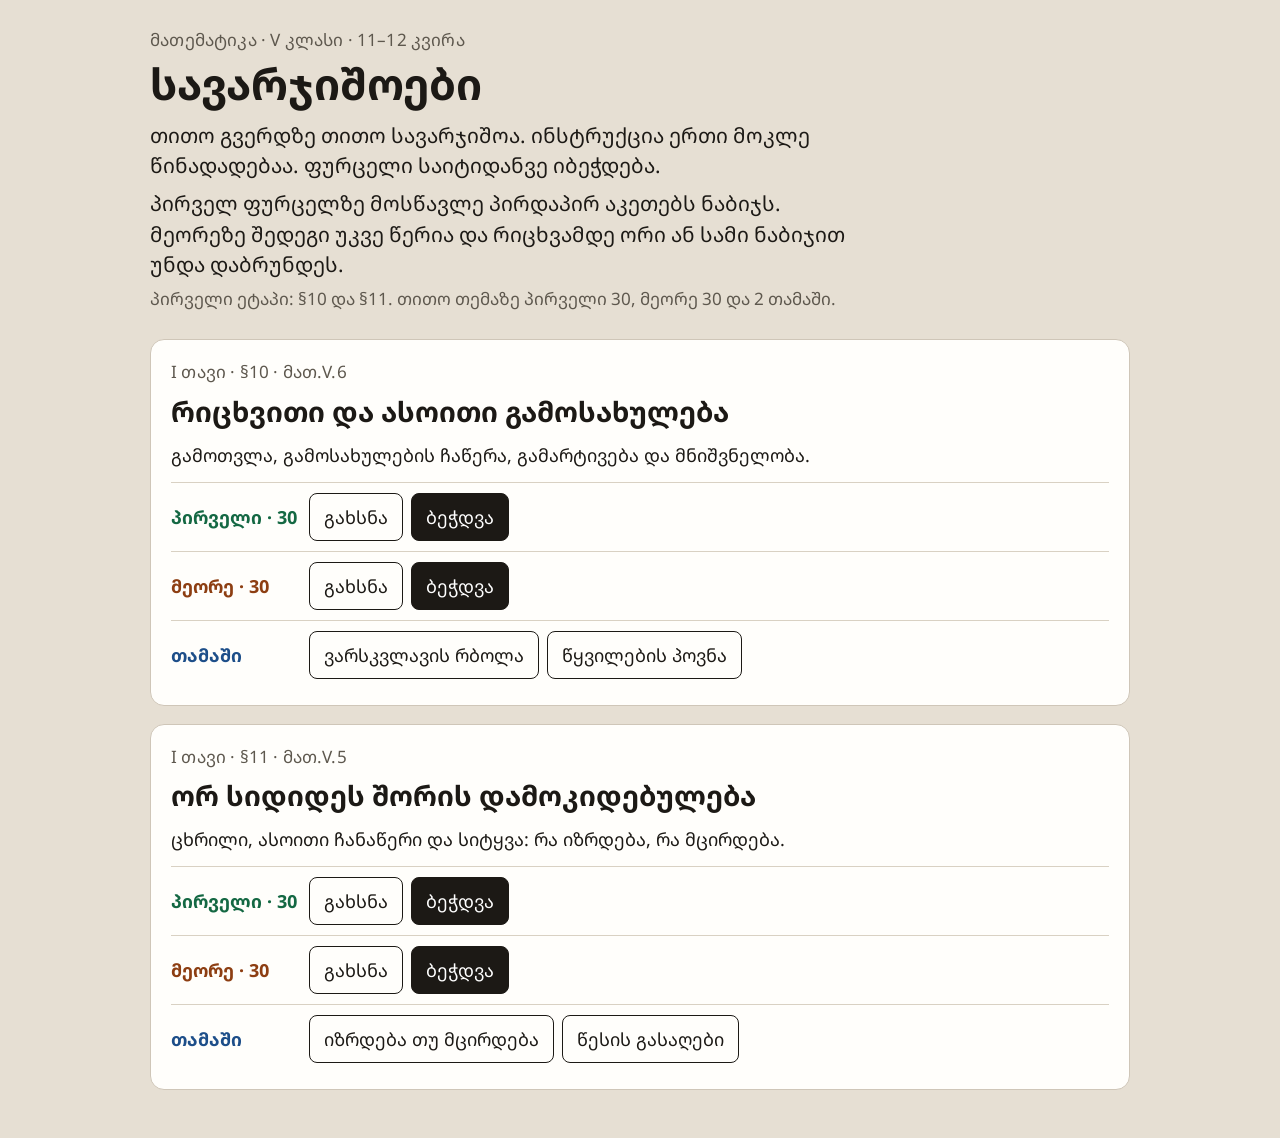
==== index.html @ 5e8561f5 "ნაკრებებს პირველი და მეორე ეწოდა და პასუხების გვერდი მოიხსნა." ====
<!DOCTYPE html>
<html lang="ka">
<head>
  <meta charset="utf-8">
  <meta name="viewport" content="width=device-width, initial-scale=1">
  <title>სავარჯიშოები · მათემატიკა, V კლასი</title>
  <meta name="description" content="მათემატიკა, V კლასი. §10 და §11. თითო გვერდზე თითო სავარჯიშო, პირველი და მეორე ნაკრები. იბეჭდება საიტიდან.">
  <link rel="preconnect" href="https://fonts.googleapis.com">
  <link rel="preconnect" href="https://fonts.gstatic.com" crossorigin>
  <link href="https://fonts.googleapis.com/css2?family=Noto+Sans+Georgian:wght@400;600;700&display=swap" rel="stylesheet">
  <link rel="stylesheet" href="styles.css">
</head>
<body>
  <main id="app"></main>
  <script src="data.js"></script>
  <script src="games.js"></script>
  <script src="app.js"></script>
</body>
</html>
---- styles.css ----
:root {
  --ink: #1c1915;
  --muted: #5e584e;
  --paper: #fffefb;
  --desk: #e6dfd3;
  --line: #d9d1c3;
  --easy: #146843;
  --hard: #8d3e12;
  --focus: #1d4e89;
}

* { box-sizing: border-box; }

html, body {
  margin: 0;
  padding: 0;
  background: var(--desk);
  color: var(--ink);
  font-family: "Noto Sans Georgian", "Sylfaen", sans-serif;
  font-size: 18px;
  line-height: 1.45;
}

button, select, a { font-family: inherit; }

button, select {
  font-size: 1rem;
  color: var(--ink);
  background: var(--paper);
  border: 1.5px solid var(--ink);
  border-radius: 8px;
  min-height: 48px;
  padding: 0 14px;
  cursor: pointer;
}

button:hover, select:hover { background: #f4efe6; }

button:disabled {
  opacity: 0.4;
  cursor: default;
}

button.solid {
  background: var(--ink);
  color: white;
}

button.solid:hover { background: #33302b; }

button:focus-visible, select:focus-visible, a:focus-visible {
  outline: 3px solid var(--focus);
  outline-offset: 2px;
}

a { color: var(--focus); }

.wrap {
  width: min(980px, calc(100% - 28px));
  margin: 0 auto;
  padding: 28px 0 48px;
}

.eyebrow {
  margin: 0 0 6px;
  color: var(--muted);
  font-size: 0.95rem;
  letter-spacing: 0.01em;
}

h1 {
  margin: 0 0 12px;
  font-size: 2.4rem;
  line-height: 1.15;
}

.lede {
  margin: 0 0 8px;
  max-width: 40rem;
  font-size: 1.15rem;
}

.hint {
  margin: 8px 0 0;
  color: var(--muted);
  font-size: 0.95rem;
}

.cards {
  display: grid;
  gap: 18px;
  margin-top: 28px;
}

.card {
  background: var(--paper);
  border: 1px solid #cfc6b8;
  border-radius: 14px;
  padding: 20px 20px 16px;
}

.card h2 {
  margin: 0;
  font-size: 1.55rem;
}

.card .std {
  margin: 4px 0 0;
  color: var(--muted);
}

.card .about {
  margin: 10px 0 14px;
}

.row {
  display: flex;
  flex-wrap: wrap;
  gap: 8px;
  align-items: center;
  padding: 10px 0;
  border-top: 1px solid var(--line);
}

.tag {
  font-weight: 700;
  min-width: 7.2rem;
}

.tag.easy { color: var(--easy); }
.tag.hard { color: var(--hard); }

.bar {
  position: sticky;
  top: 0;
  z-index: 3;
  background: rgba(230, 223, 211, 0.96);
  border-bottom: 1px solid #d3cbbd;
  padding: 10px 14px;
}

.bar-inner {
  width: min(190mm, 100%);
  margin: 0 auto;
  display: flex;
  flex-wrap: wrap;
  gap: 8px;
  align-items: center;
}

.bar .grow { flex: 1; }

.where {
  font-weight: 700;
}

.pile {
  padding: 8px 0 32px;
}

.sheet {
  width: min(190mm, calc(100% - 20px));
  margin: 14px auto;
  background: var(--paper);
  color: black;
  padding: 14mm 14mm 16mm;
  border: 1px solid #cfc6b8;
  box-shadow: 0 10px 28px rgba(40, 32, 20, 0.08);
}

@media screen {
  .sheet { min-height: 250mm; }
}

.head {
  display: flex;
  justify-content: space-between;
  gap: 12px;
  align-items: flex-end;
  border-bottom: 2px solid #111;
  padding-bottom: 3mm;
}

.head > div:first-child { min-width: 0; }

.brand {
  margin: 0;
  font-size: 15px;
  font-weight: 700;
}

.para {
  margin: 2px 0 0;
  font-size: 16px;
}

.num {
  margin: 0;
  text-align: right;
  font-size: 16px;
  font-weight: 700;
}

.num b {
  display: block;
  font-size: 28px;
  line-height: 1;
}

.meta {
  display: flex;
  flex-wrap: wrap;
  gap: 3mm 8mm;
  margin: 4mm 0 0;
  font-size: 16px;
}

.meta span {
  border-bottom: 1px solid #111;
  min-width: 34mm;
  display: inline-block;
}

.say {
  margin: 8mm 0 0;
  border: 2px solid #111;
  border-left-width: 8px;
  padding: 3.5mm 5mm;
  font-size: 22px;
  font-weight: 700;
}

.say.easy { border-left-color: var(--easy); }
.say.hard { border-left-color: var(--hard); }

.task {
  margin: 8mm 0 0;
  font-size: 26px;
  line-height: 1.4;
  white-space: pre-line;
}

.task.center {
  text-align: center;
  font-size: clamp(28px, 8vw, 40px);
  font-weight: 700;
  line-height: 1.25;
  margin-top: 12mm;
  margin-bottom: 4mm;
}

.grid {
  width: 100%;
  border-collapse: collapse;
  margin-top: 8mm;
}

.grid th, .grid td {
  border: 1.5px solid #111;
  text-align: center;
  font-size: 22px;
  padding: 2.5mm 2mm;
  font-weight: 600;
}

.grid td.gap {
  height: 16mm;
  background: white;
}

.scratch { margin-top: 6mm; }

.rule {
  height: 12mm;
  border-bottom: 1px solid #b9b2a6;
}

.answer {
  margin: 6mm 0 0;
  font-size: 22px;
  font-weight: 700;
  display: flex;
  align-items: flex-end;
  gap: 4mm;
}

.answer i {
  flex: 1;
  border-bottom: 1.5px solid #111;
  height: 12mm;
  font-style: normal;
}

.key {
  width: min(190mm, calc(100% - 24px));
  margin: 16px auto 40px;
  background: var(--paper);
  padding: 12mm 12mm 14mm;
  border: 1px solid #cfc6b8;
}

.key h1 { font-size: 1.7rem; }

.key table {
  width: 100%;
  border-collapse: collapse;
  margin-top: 6mm;
}

.key th, .key td {
  border-bottom: 1px solid #ddd4c6;
  text-align: left;
  vertical-align: top;
  padding: 3mm 2mm;
  font-size: 16px;
}

.key th { font-size: 14px; color: var(--muted); }

.key .n { width: 2rem; font-weight: 700; }

.key .ans { font-weight: 700; }

.note {
  display: block;
  margin-top: 2px;
  font-weight: 400;
  color: var(--muted);
}

.missing {
  padding: 48px 0;
}

.tag.play { color: var(--focus); }

.stage {
  width: min(760px, calc(100% - 24px));
  margin: 18px auto 48px;
  background: var(--paper);
  border: 1px solid #cfc6b8;
  border-radius: 16px;
  padding: 22px 20px 28px;
}

.say-line {
  margin: 0;
  font-weight: 700;
}

.hud {
  display: flex;
  justify-content: space-between;
  gap: 12px;
  margin-top: 10px;
  color: var(--muted);
  font-weight: 700;
}

.hearts {
  color: var(--hard);
  letter-spacing: 2px;
}

.prompt {
  margin: 18px 0;
  font-size: 1.45rem;
  font-weight: 700;
  line-height: 1.35;
  white-space: pre-line;
}

.prompt.center {
  text-align: center;
  font-size: clamp(32px, 6vw, 48px);
}

.choices {
  display: grid;
  gap: 10px;
}

.choices.two { grid-template-columns: 1fr 1fr; }

.choice {
  min-height: 68px;
  font-size: 1.3rem;
  font-weight: 700;
}

.choice.good {
  background: #d9f3e4;
  border-color: var(--easy);
}

.choice.bad {
  background: #fde4d8;
  border-color: var(--hard);
}

.feedback {
  min-height: 1.6em;
  margin: 14px 0 0;
  text-align: center;
  font-weight: 700;
}

.cards-grid {
  display: grid;
  grid-template-columns: repeat(auto-fit, minmax(140px, 1fr));
  gap: 10px;
  margin-top: 16px;
}

.mem {
  min-height: 96px;
  font-size: 1.15rem;
  font-weight: 700;
  line-height: 1.25;
}

.mem.back {
  background: var(--focus);
  color: white;
  font-size: 1.8rem;
}

.mem.done {
  background: #d9f3e4;
  border-color: var(--easy);
}

.end-title {
  margin-top: 18px;
  font-size: 2rem;
}

.score-line, .stars {
  font-size: 1.3rem;
  font-weight: 700;
}

.stars { color: #a36b12; letter-spacing: 3px; }

@media (max-width: 720px) {
  h1 { font-size: 2rem; }
  .task.center { font-size: 32px; }
  .bar-inner button, .bar-inner select { flex: 1 1 auto; }
}

@page {
  size: A4;
  margin: 12mm;
}

@media print {
  html, body { background: white; }
  .noprint { display: none !important; }
  .sheet {
    width: auto;
    min-height: 0;
    margin: 0;
    padding: 0;
    border: 0;
    box-shadow: none;
    break-after: page;
    page-break-after: always;
  }
  .sheet:last-child {
    break-after: auto;
    page-break-after: auto;
  }
  .say, .say.easy, .say.hard { border-color: #000; }
  .key {
    width: auto;
    margin: 0;
    border: 0;
    padding: 0;
  }
  .note { color: #333; }
  a { color: black; text-decoration: none; }
}
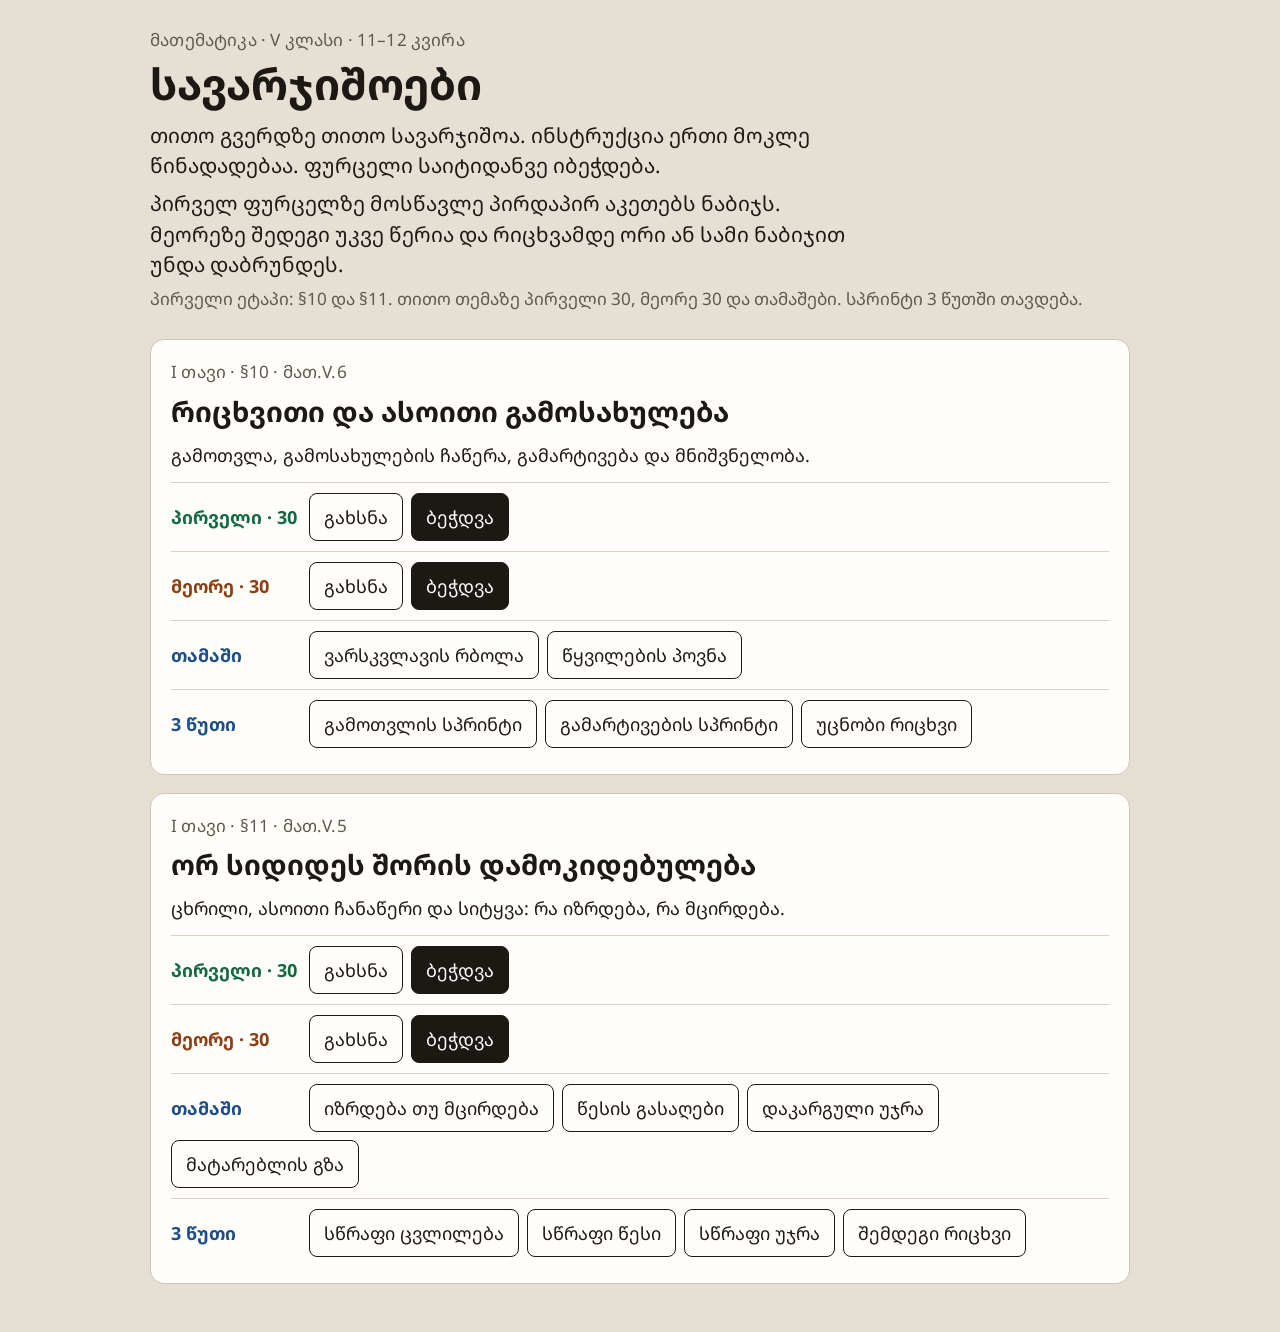
==== commit 19ee1024: "სამწუთიანი სპრინტები დაემატა §10 და §11 თამაშებს." ====
--- a/index.html
+++ b/index.html
@@ -13,7 +13,7 @@
 <body>
   <main id="app"></main>
   <script src="data.js"></script>
-  <script src="games.js"></script>
-  <script src="app.js"></script>
+  <script src="games.js?v=3"></script>
+  <script src="app.js?v=3"></script>
 </body>
 </html>
--- a/styles.css
+++ b/styles.css
@@ -362,6 +362,13 @@
   letter-spacing: 2px;
 }
 
+.clock {
+  color: var(--focus);
+  font-variant-numeric: tabular-nums;
+}
+
+.clock.low { color: var(--hard); }
+
 .prompt {
   margin: 18px 0;
   font-size: 1.45rem;
@@ -381,6 +388,35 @@
 }
 
 .choices.two { grid-template-columns: 1fr 1fr; }
+
+.choices.three { grid-template-columns: 1fr 1fr 1fr; }
+
+.track {
+  display: flex;
+  flex-wrap: wrap;
+  gap: 6px;
+  margin-top: 12px;
+}
+
+.track i {
+  width: 14px;
+  height: 14px;
+  border-radius: 50%;
+  border: 2px solid var(--focus);
+  display: block;
+}
+
+.track i.done {
+  background: var(--easy);
+  border-color: var(--easy);
+}
+
+.track i.now { background: var(--focus); }
+
+.track i.miss {
+  background: var(--hard);
+  border-color: var(--hard);
+}
 
 .choice {
   min-height: 68px;
@@ -446,6 +482,7 @@
   h1 { font-size: 2rem; }
   .task.center { font-size: 32px; }
   .bar-inner button, .bar-inner select { flex: 1 1 auto; }
+  .choices.three { grid-template-columns: 1fr; }
 }
 
 @page {
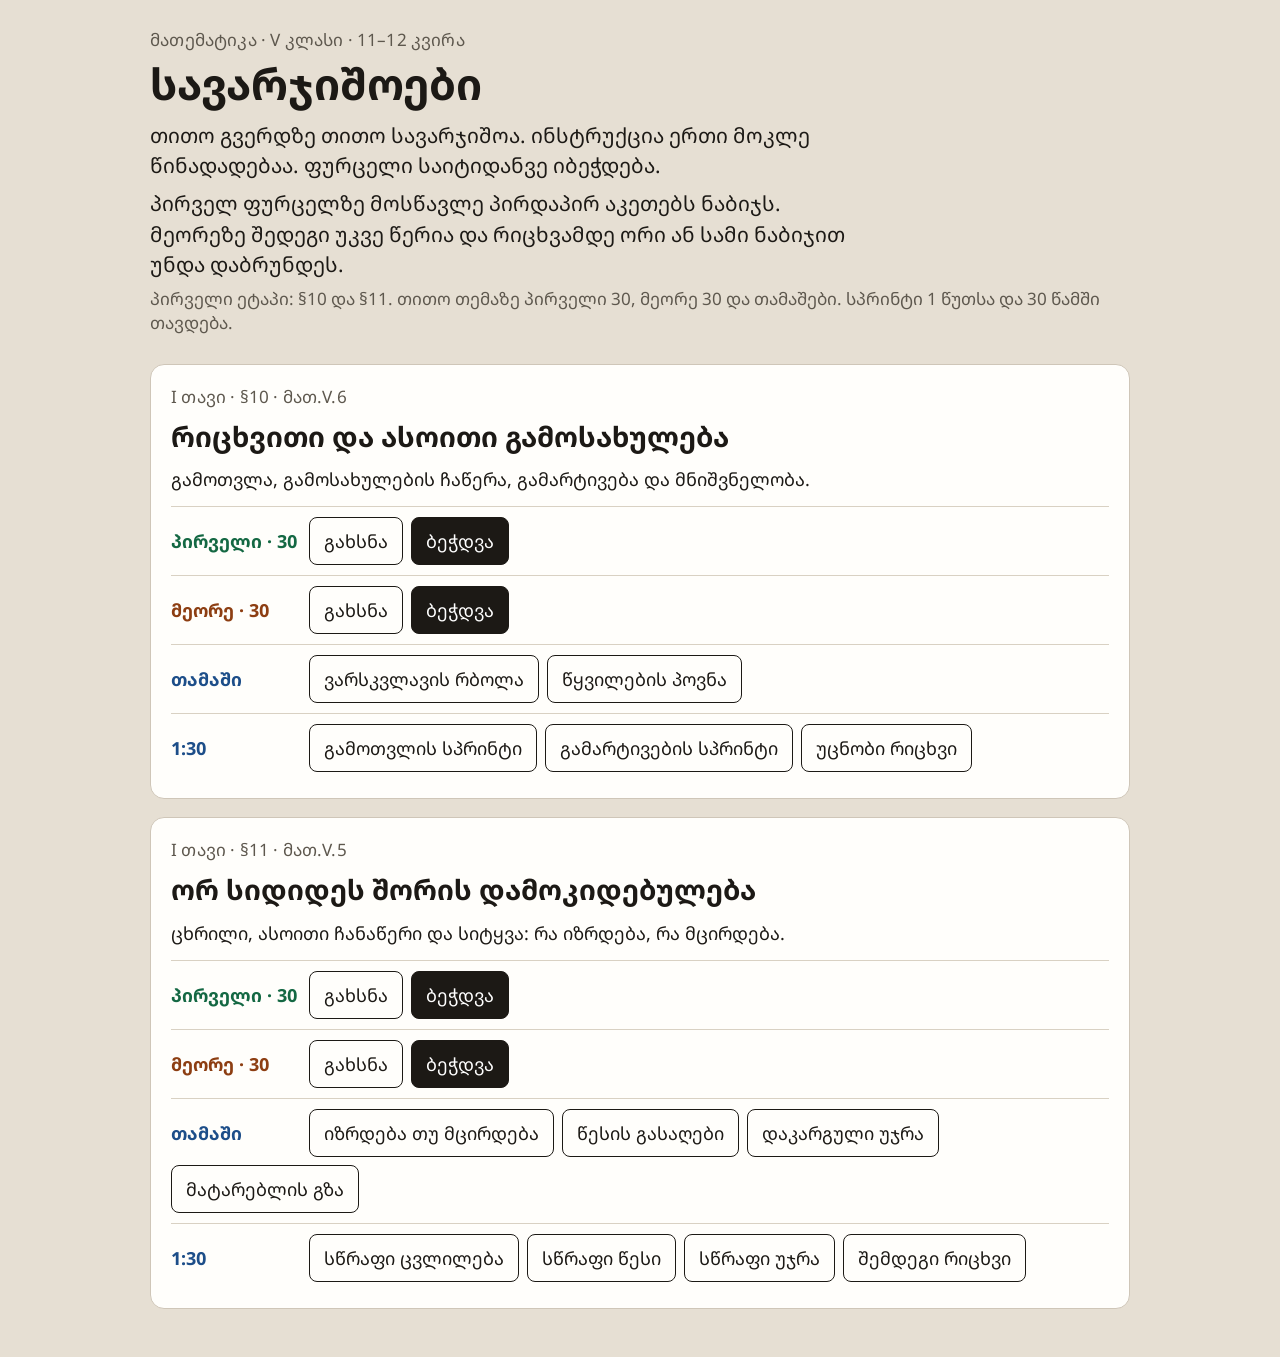
==== commit 504fe722: "სპრინტი წუთ-ნახევარზე შემცირდა და კითხვები ორ-სამ ნაბიჯიანი გახდა." ====
--- a/index.html
+++ b/index.html
@@ -13,7 +13,7 @@
 <body>
   <main id="app"></main>
   <script src="data.js"></script>
-  <script src="games.js?v=3"></script>
-  <script src="app.js?v=3"></script>
+  <script src="games.js?v=4"></script>
+  <script src="app.js?v=4"></script>
 </body>
 </html>
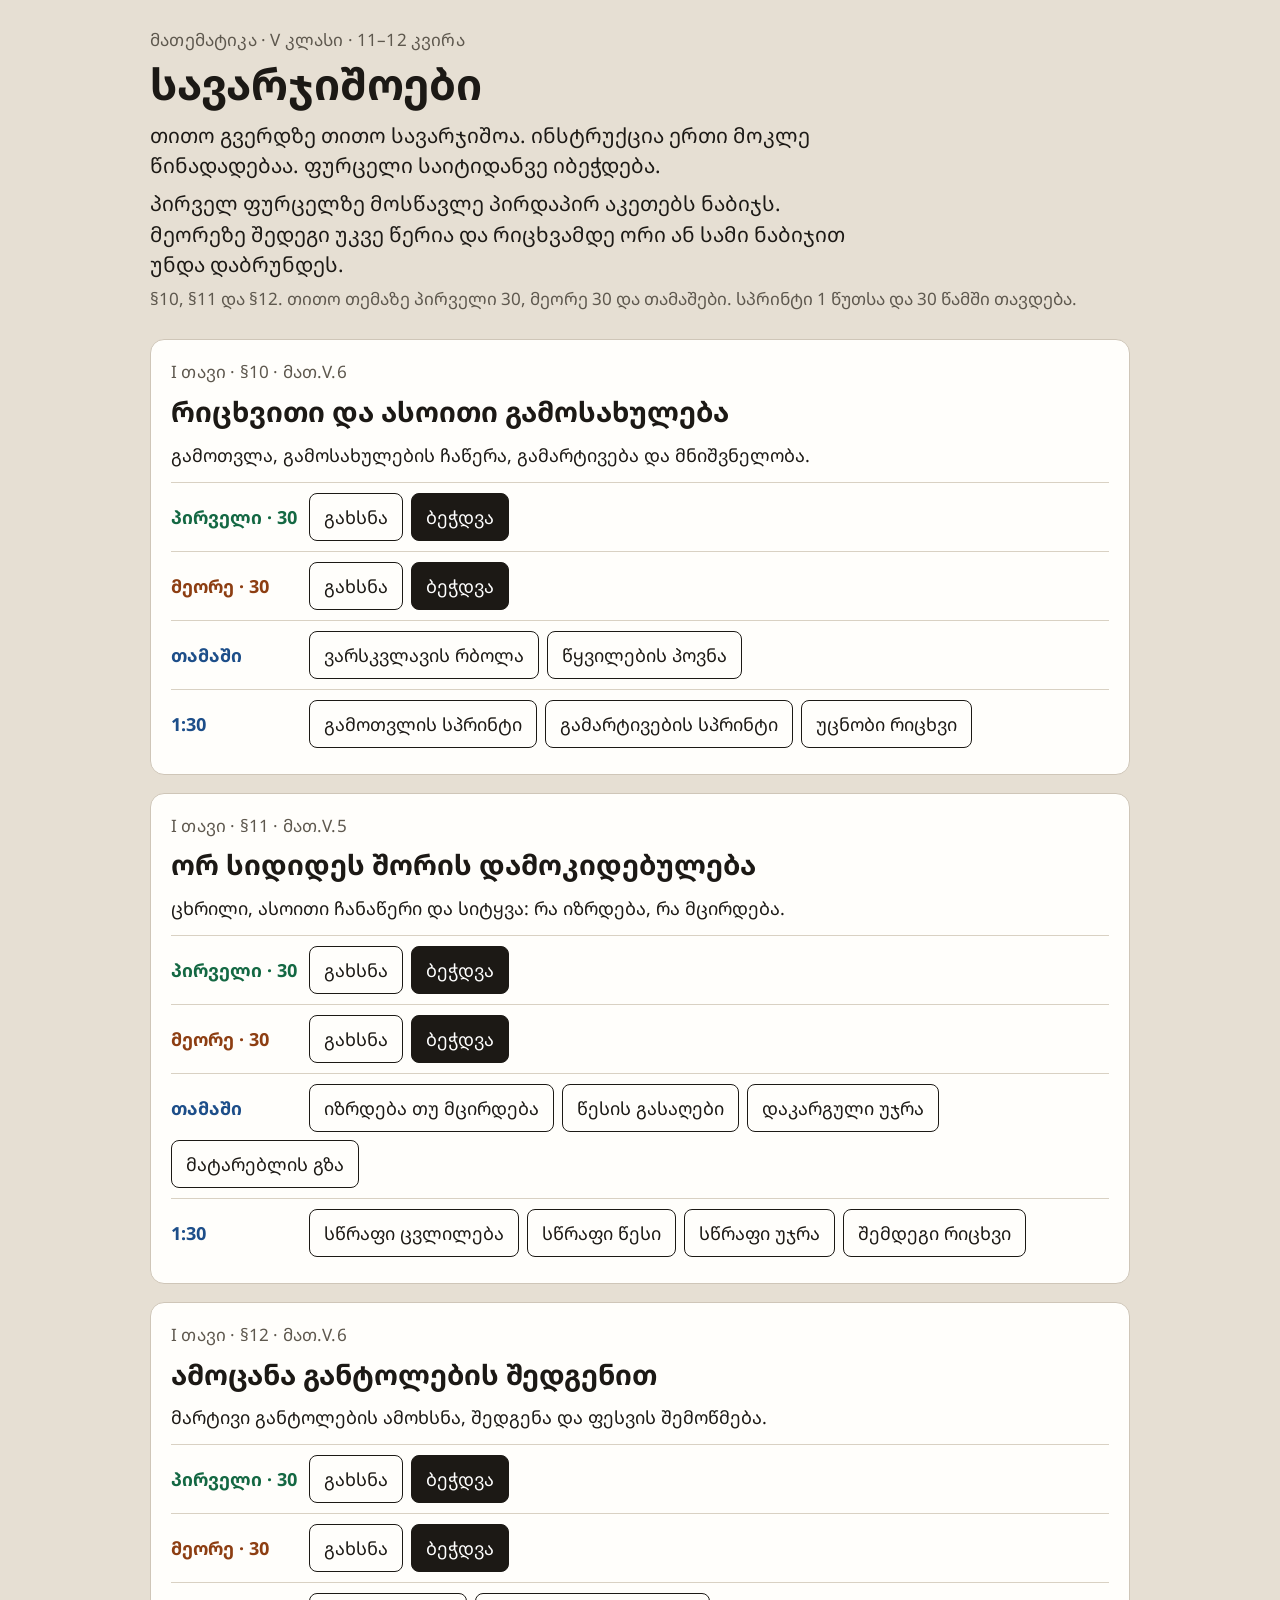
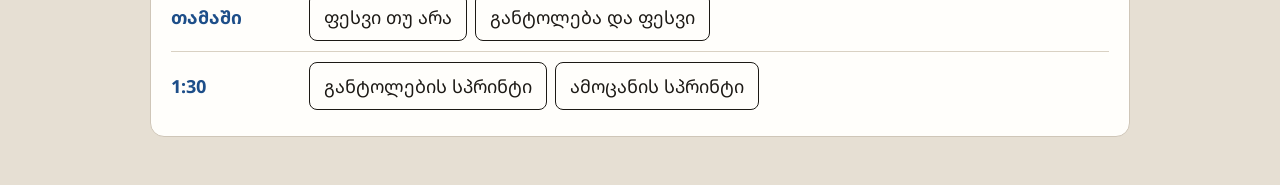
==== commit b6f36382: "§12 დაემატა: განტოლების პირველი და მეორე ნაკრები და თამაშები." ====
--- a/index.html
+++ b/index.html
@@ -4,7 +4,7 @@
   <meta charset="utf-8">
   <meta name="viewport" content="width=device-width, initial-scale=1">
   <title>სავარჯიშოები · მათემატიკა, V კლასი</title>
-  <meta name="description" content="მათემატიკა, V კლასი. §10 და §11. თითო გვერდზე თითო სავარჯიშო, პირველი და მეორე ნაკრები. იბეჭდება საიტიდან.">
+  <meta name="description" content="მათემატიკა, V კლასი. §10, §11 და §12. თითო გვერდზე თითო სავარჯიშო, პირველი და მეორე ნაკრები. იბეჭდება საიტიდან.">
   <link rel="preconnect" href="https://fonts.googleapis.com">
   <link rel="preconnect" href="https://fonts.gstatic.com" crossorigin>
   <link href="https://fonts.googleapis.com/css2?family=Noto+Sans+Georgian:wght@400;600;700&display=swap" rel="stylesheet">
@@ -13,7 +13,7 @@
 <body>
   <main id="app"></main>
   <script src="data.js"></script>
-  <script src="games.js?v=4"></script>
-  <script src="app.js?v=4"></script>
+  <script src="games.js?v=5"></script>
+  <script src="app.js?v=5"></script>
 </body>
 </html>
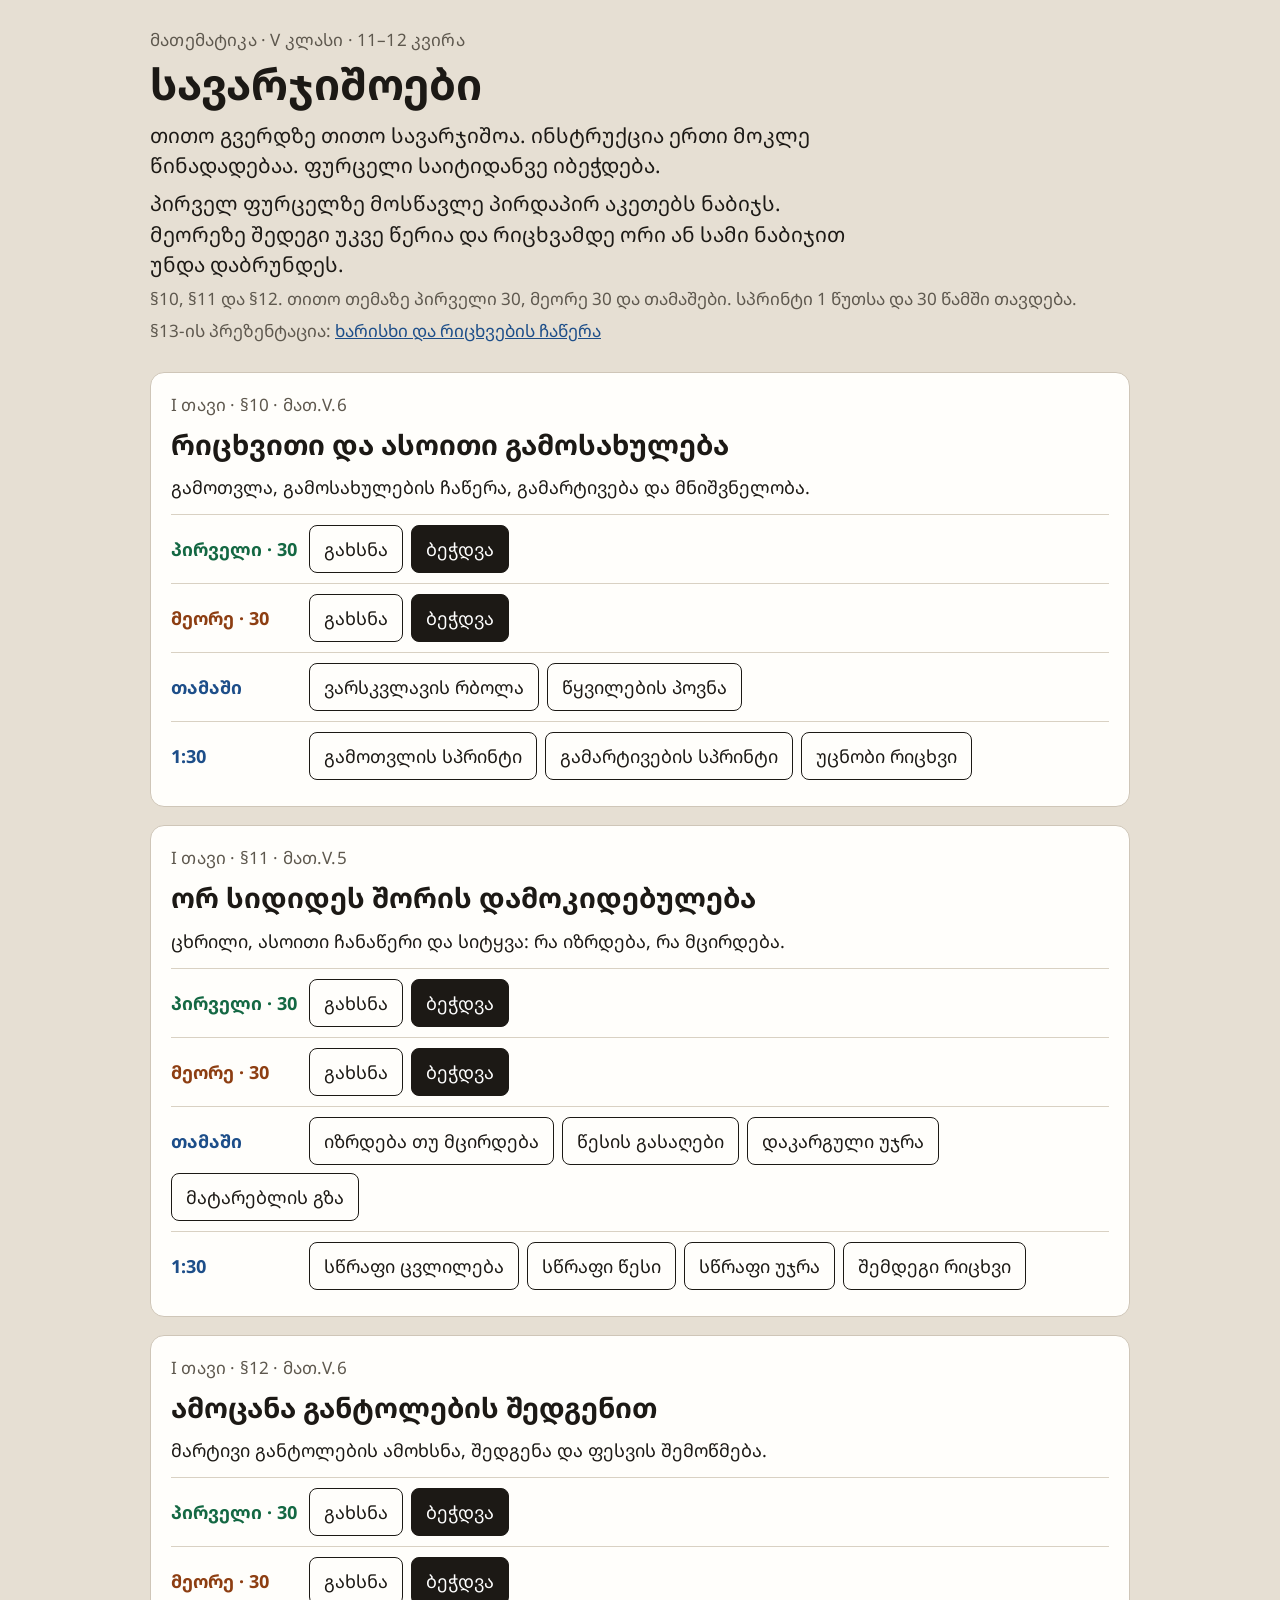
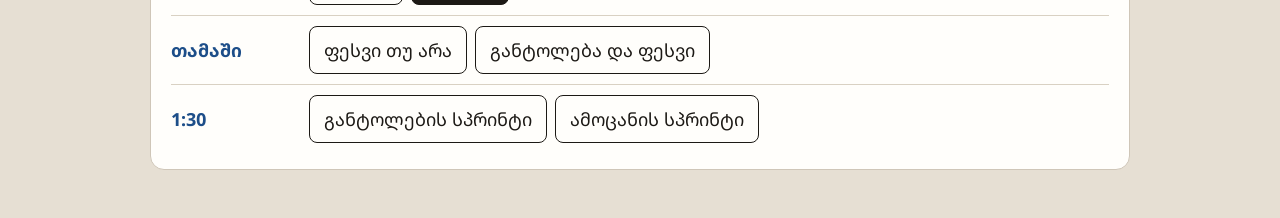
==== commit 3b68421d: "§13-ის პრეზენტაცია დაემატა: ხარისხი და რიცხვების ჩაწერა." ====
--- a/index.html
+++ b/index.html
@@ -14,6 +14,6 @@
   <main id="app"></main>
   <script src="data.js"></script>
   <script src="games.js?v=5"></script>
-  <script src="app.js?v=5"></script>
+  <script src="app.js?v=6"></script>
 </body>
 </html>
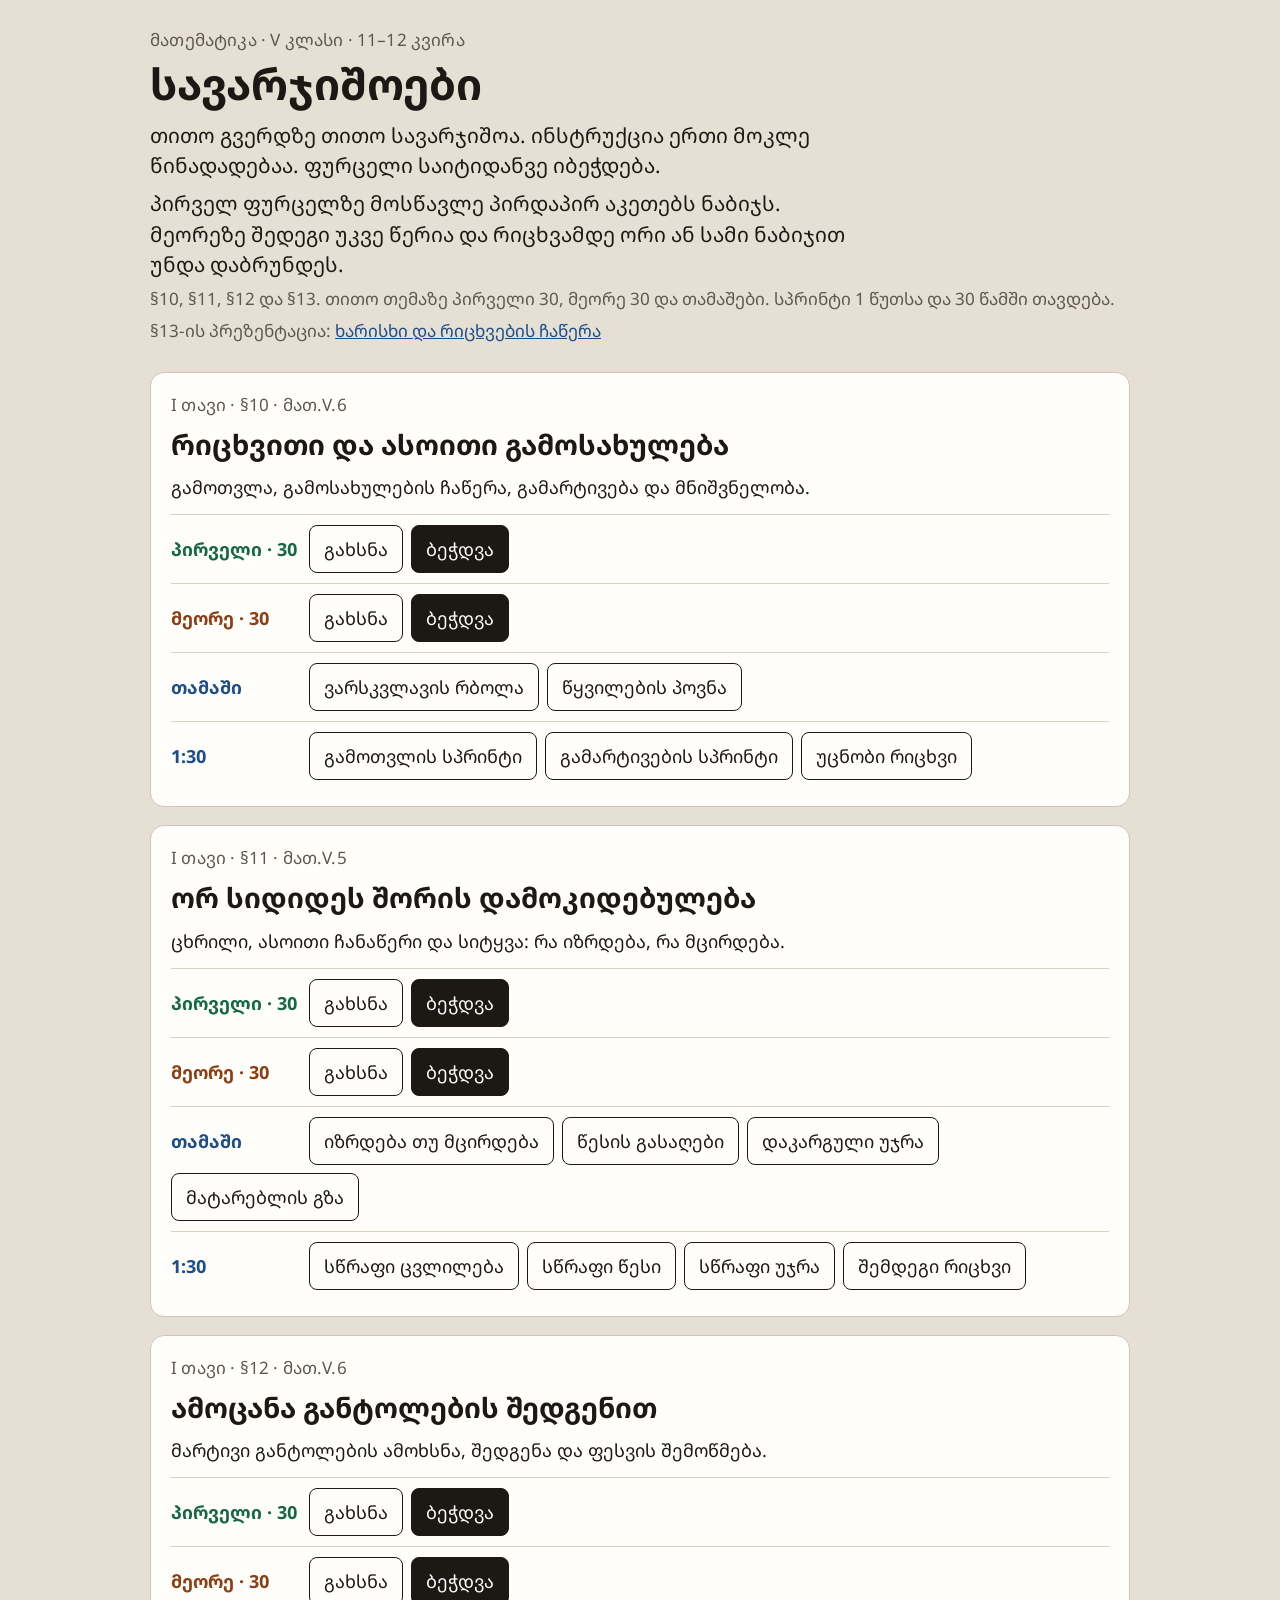
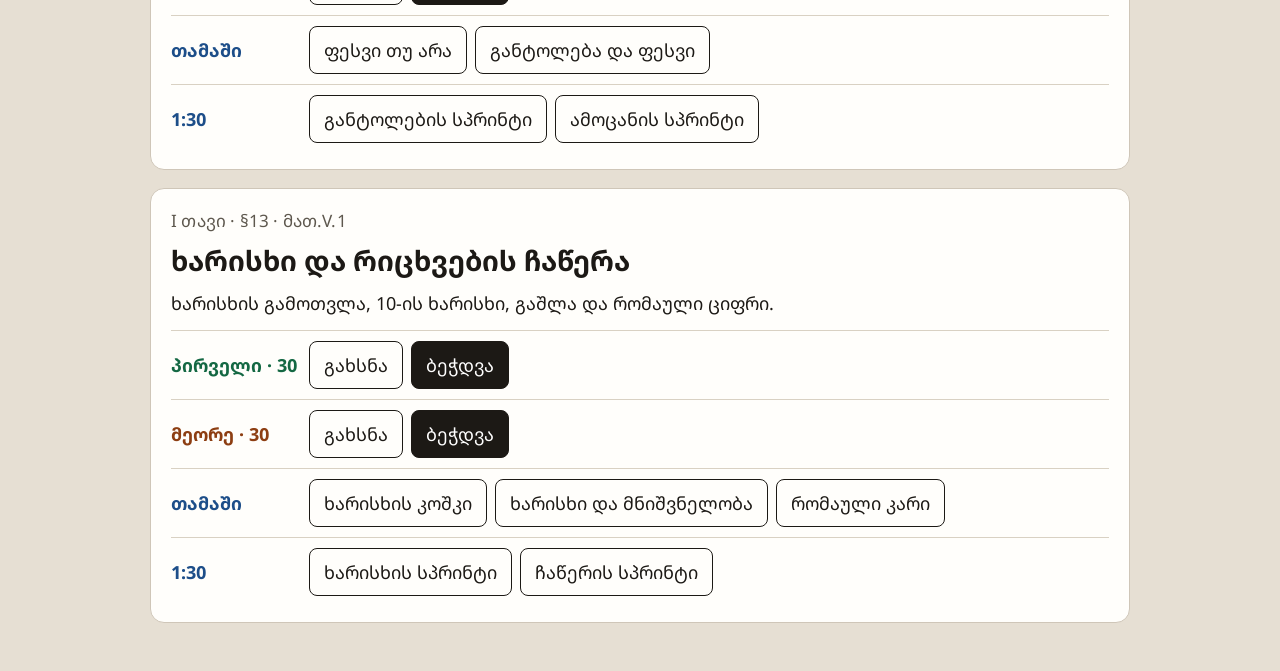
==== commit 8a01f92f: "§13 დაემატა: ხარისხის პირველი და მეორე ნაკრები და თამაშები." ====
--- a/index.html
+++ b/index.html
@@ -4,7 +4,7 @@
   <meta charset="utf-8">
   <meta name="viewport" content="width=device-width, initial-scale=1">
   <title>სავარჯიშოები · მათემატიკა, V კლასი</title>
-  <meta name="description" content="მათემატიკა, V კლასი. §10, §11 და §12. თითო გვერდზე თითო სავარჯიშო, პირველი და მეორე ნაკრები. იბეჭდება საიტიდან.">
+  <meta name="description" content="მათემატიკა, V კლასი. §10, §11, §12 და §13. თითო გვერდზე თითო სავარჯიშო, პირველი და მეორე ნაკრები. იბეჭდება საიტიდან.">
   <link rel="preconnect" href="https://fonts.googleapis.com">
   <link rel="preconnect" href="https://fonts.gstatic.com" crossorigin>
   <link href="https://fonts.googleapis.com/css2?family=Noto+Sans+Georgian:wght@400;600;700&display=swap" rel="stylesheet">
@@ -13,7 +13,7 @@
 <body>
   <main id="app"></main>
   <script src="data.js"></script>
-  <script src="games.js?v=5"></script>
-  <script src="app.js?v=6"></script>
+  <script src="games.js?v=6"></script>
+  <script src="app.js?v=7"></script>
 </body>
 </html>
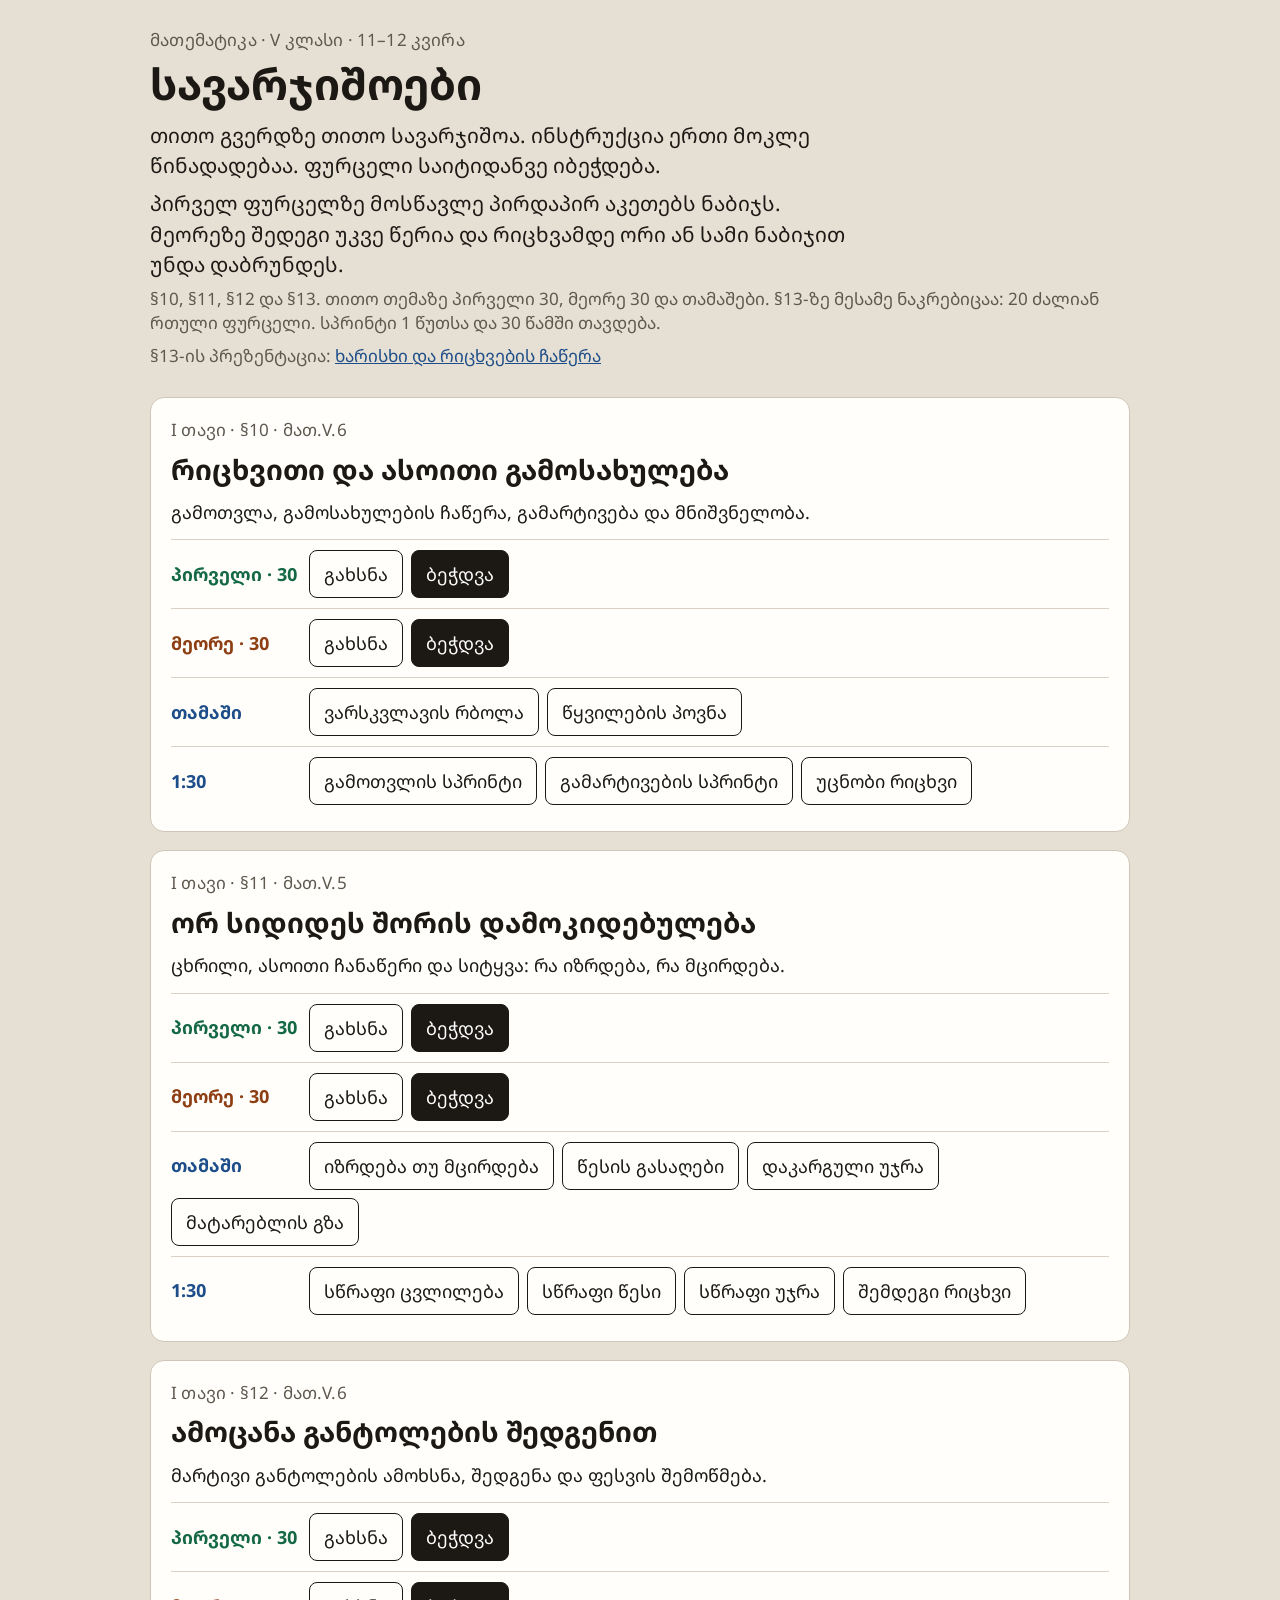
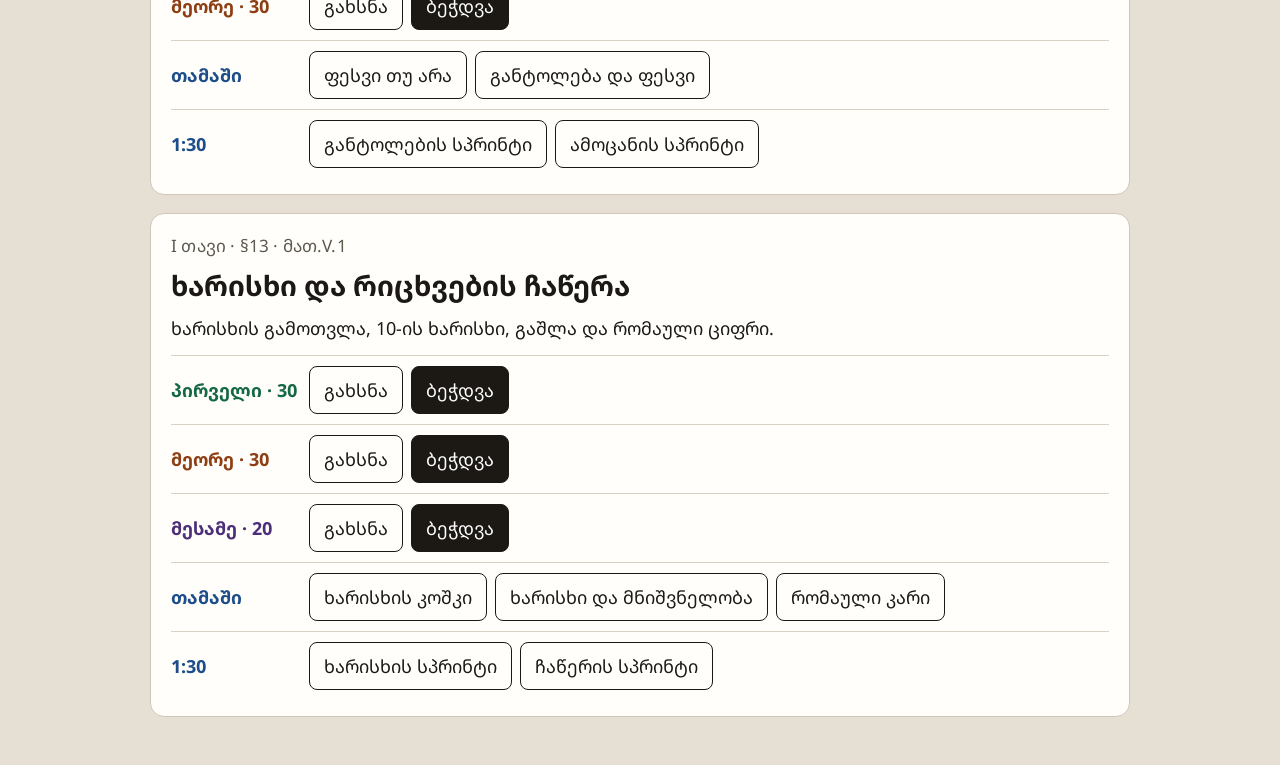
==== commit 5a675af7: "§13-ს მესამე ნაკრები დაემატა: 20 ძალიან რთული ფურცელი." ====
--- a/index.html
+++ b/index.html
@@ -12,8 +12,8 @@
 </head>
 <body>
   <main id="app"></main>
-  <script src="data.js"></script>
+  <script src="data.js?v=2"></script>
   <script src="games.js?v=6"></script>
-  <script src="app.js?v=7"></script>
+  <script src="app.js?v=8"></script>
 </body>
 </html>
--- a/styles.css
+++ b/styles.css
@@ -6,6 +6,7 @@
   --line: #d9d1c3;
   --easy: #146843;
   --hard: #8d3e12;
+  --third: #4c2f78;
   --focus: #1d4e89;
 }
 
@@ -129,6 +130,7 @@
 
 .tag.easy { color: var(--easy); }
 .tag.hard { color: var(--hard); }
+.tag.third { color: var(--third); }
 
 .bar {
   position: sticky;
@@ -232,6 +234,7 @@
 
 .say.easy { border-left-color: var(--easy); }
 .say.hard { border-left-color: var(--hard); }
+.say.third { border-left-color: var(--third); }
 
 .task {
   margin: 8mm 0 0;
@@ -507,7 +510,7 @@
     break-after: auto;
     page-break-after: auto;
   }
-  .say, .say.easy, .say.hard { border-color: #000; }
+  .say, .say.easy, .say.hard, .say.third { border-color: #000; }
   .key {
     width: auto;
     margin: 0;
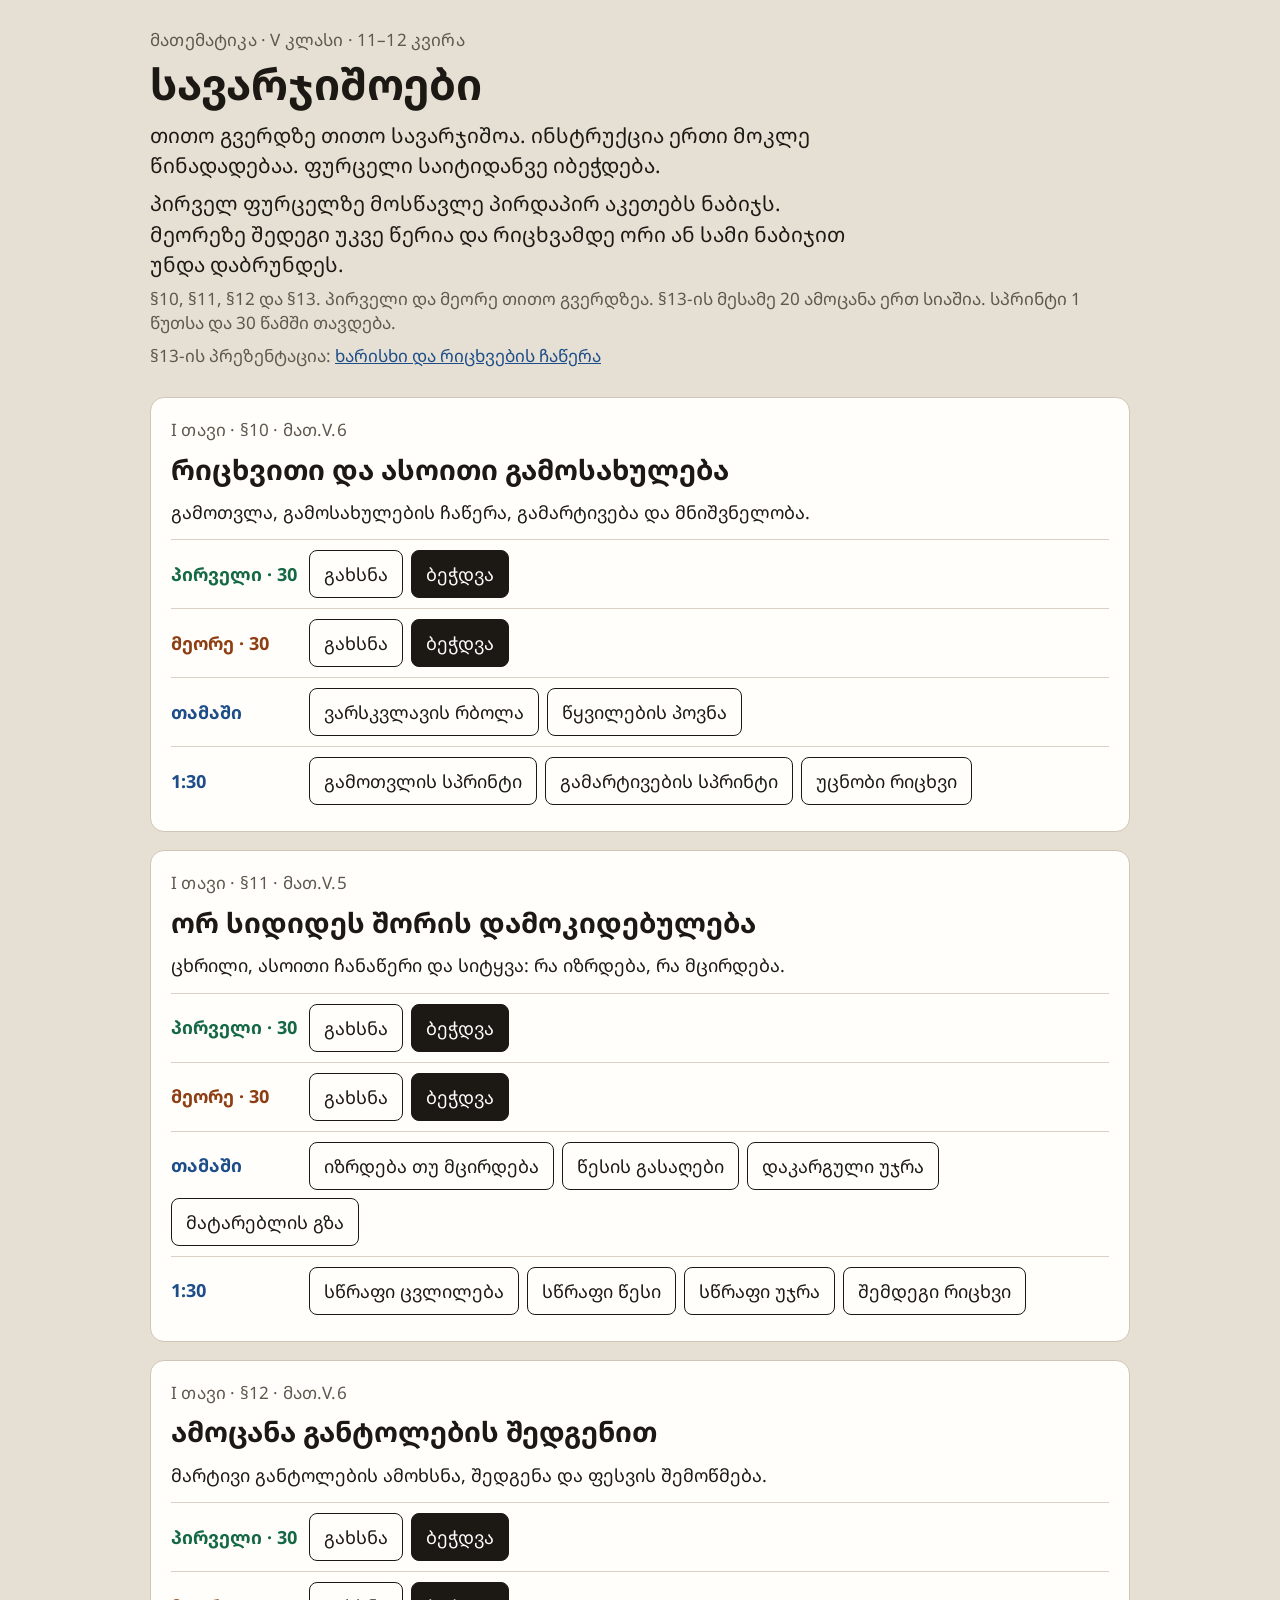
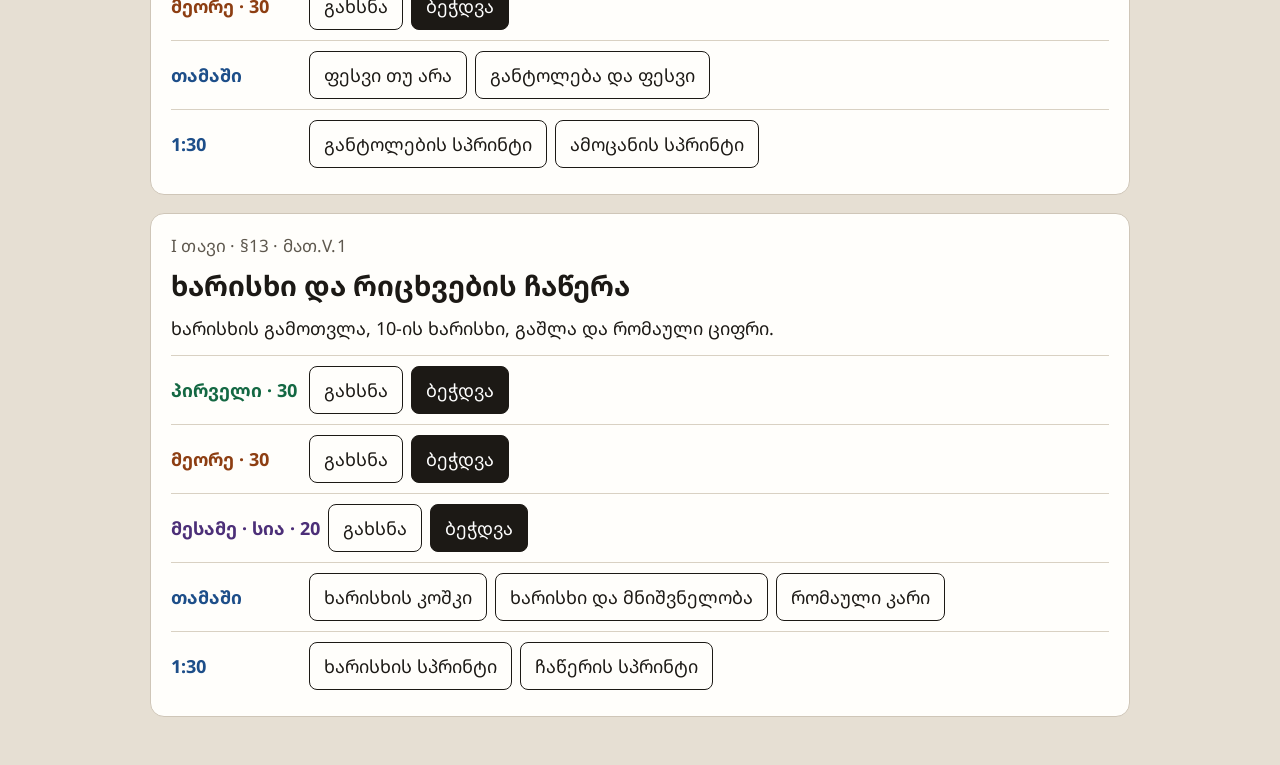
==== commit 1ebd32df: "§13-ის მესამე ნაკრები ერთ სიაშია და ცალკე გვერდებზე აღარ იხსნება." ====
--- a/index.html
+++ b/index.html
@@ -8,12 +8,12 @@
   <link rel="preconnect" href="https://fonts.googleapis.com">
   <link rel="preconnect" href="https://fonts.gstatic.com" crossorigin>
   <link href="https://fonts.googleapis.com/css2?family=Noto+Sans+Georgian:wght@400;600;700&display=swap" rel="stylesheet">
-  <link rel="stylesheet" href="styles.css">
+  <link rel="stylesheet" href="styles.css?v=2">
 </head>
 <body>
   <main id="app"></main>
   <script src="data.js?v=2"></script>
   <script src="games.js?v=6"></script>
-  <script src="app.js?v=8"></script>
+  <script src="app.js?v=9"></script>
 </body>
 </html>
--- a/styles.css
+++ b/styles.css
@@ -235,6 +235,59 @@
 .say.easy { border-left-color: var(--easy); }
 .say.hard { border-left-color: var(--hard); }
 .say.third { border-left-color: var(--third); }
+
+.list-paper {
+  width: min(190mm, calc(100% - 20px));
+  margin: 14px auto 28px;
+  background: var(--paper);
+  color: black;
+  padding: 12mm 14mm 14mm;
+  border: 1px solid #cfc6b8;
+  box-shadow: 0 10px 28px rgba(40, 32, 20, 0.08);
+}
+
+.work-list {
+  margin: 6mm 0 0;
+  padding: 0 0 0 8mm;
+}
+
+.work-list li {
+  margin: 0;
+  padding: 3.5mm 0 3mm;
+  border-bottom: 1px solid #e4dccd;
+  break-inside: avoid;
+  page-break-inside: avoid;
+}
+
+.work-list li:last-child { border-bottom: 0; }
+
+.list-say {
+  margin: 0;
+  font-weight: 700;
+  font-size: 16px;
+}
+
+.list-task {
+  margin: 1.5mm 0 0;
+  font-size: 20px;
+  font-weight: 700;
+  line-height: 1.35;
+  white-space: pre-line;
+}
+
+.list-answer {
+  margin: 2mm 0 0;
+  font-size: 16px;
+}
+
+.list-answer i {
+  display: inline-block;
+  width: 42mm;
+  border-bottom: 1px solid #111;
+  margin-left: 2mm;
+  height: 1.1em;
+  vertical-align: bottom;
+}
 
 .task {
   margin: 8mm 0 0;
@@ -510,6 +563,15 @@
     break-after: auto;
     page-break-after: auto;
   }
+  .list-paper {
+    width: auto;
+    margin: 0;
+    padding: 0;
+    border: 0;
+    box-shadow: none;
+    break-after: auto;
+    page-break-after: auto;
+  }
   .say, .say.easy, .say.hard, .say.third { border-color: #000; }
   .key {
     width: auto;
